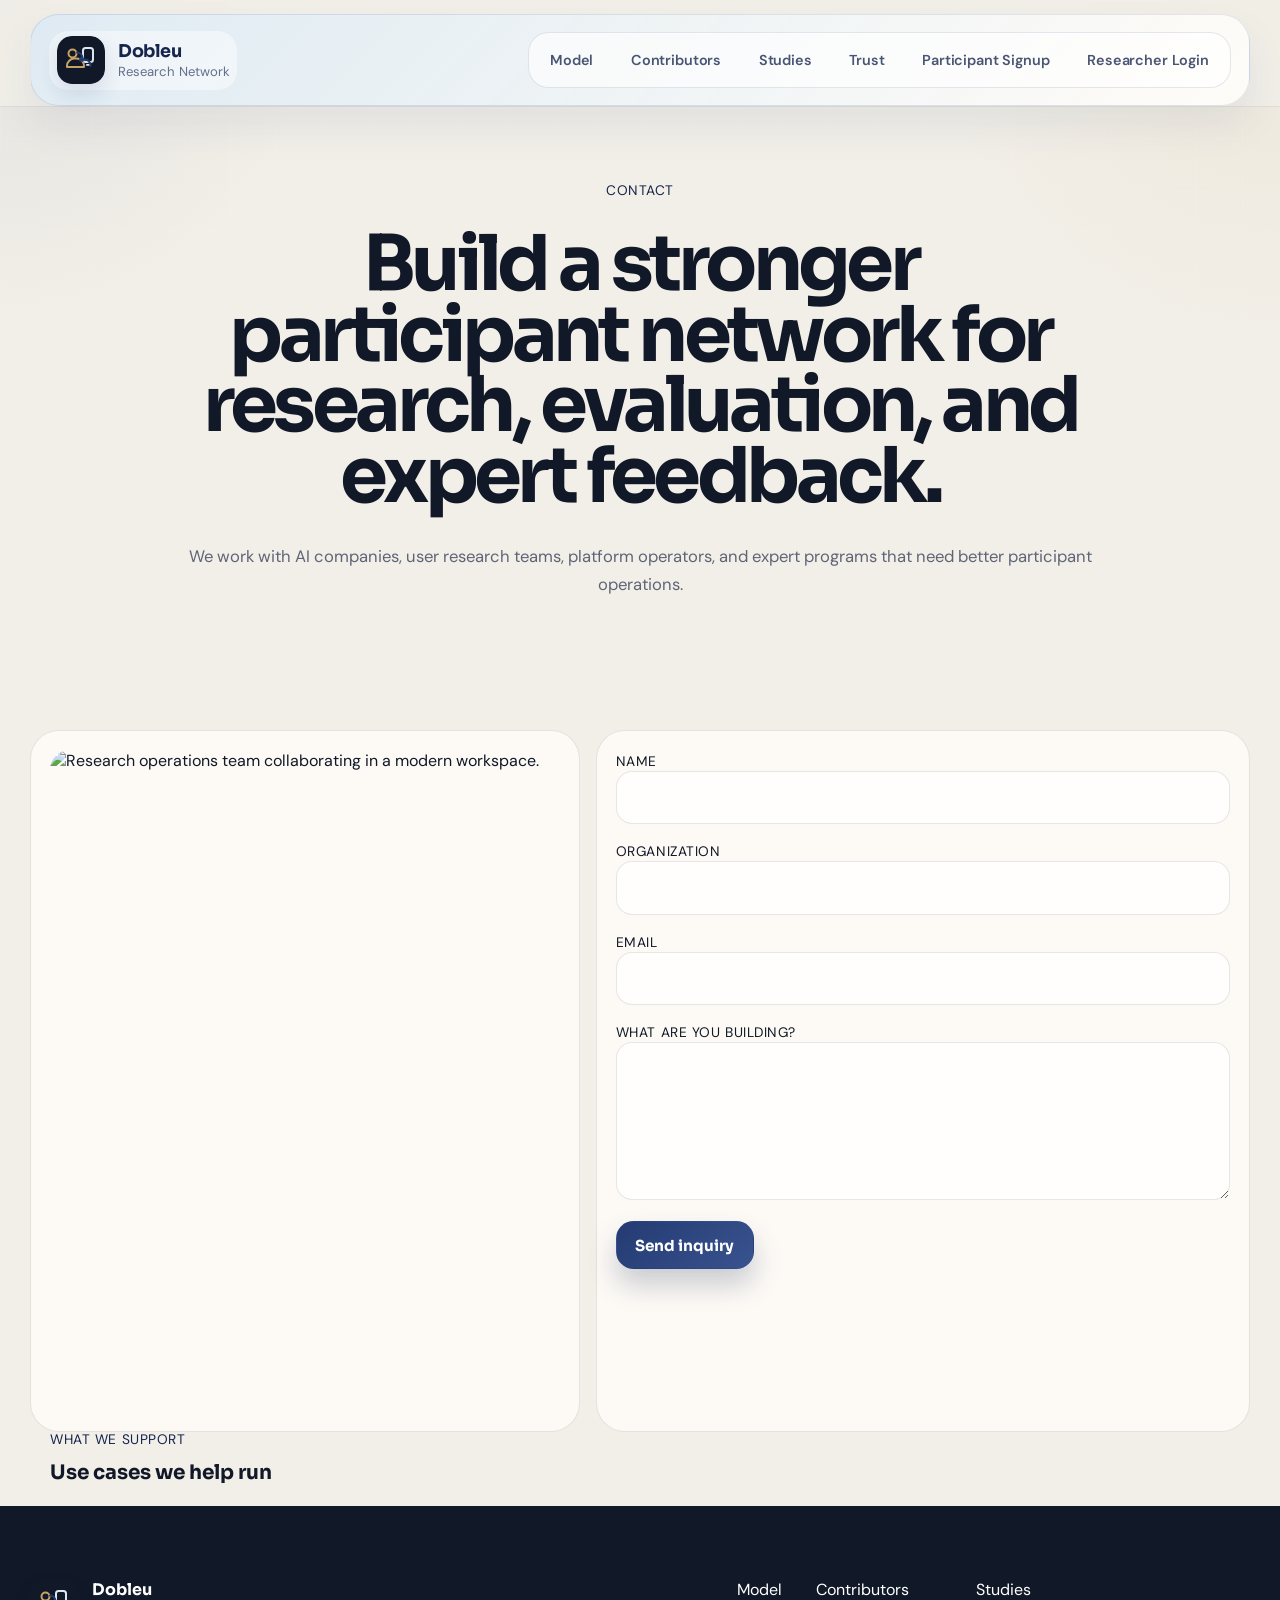
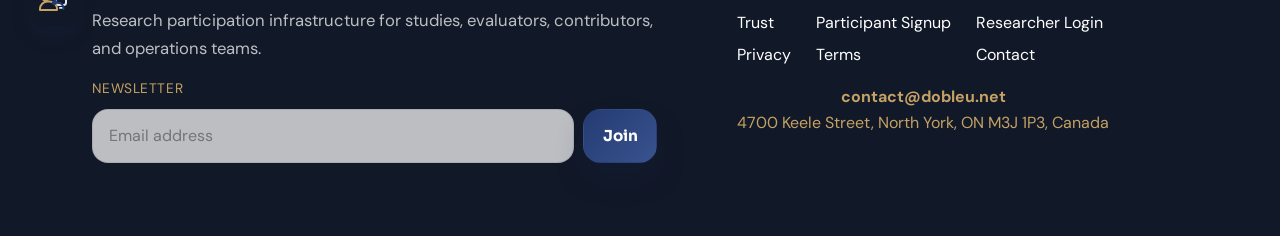
==== contact.html @ b77b62df "Refine Dobleu website navigation and content" ====
<!DOCTYPE html>
<html lang="en">
<head>
  <meta charset="UTF-8">
  <meta name="viewport" content="width=device-width, initial-scale=1.0">
  <meta name="description" content="Contact Dobleu for participant platform access, study operations support, and research workflow partnerships.">
  <title>Dobleu | Contact</title>
  <link rel="preconnect" href="https://fonts.googleapis.com">
  <link rel="preconnect" href="https://fonts.gstatic.com" crossorigin>
  <link href="https://fonts.googleapis.com/css2?family=Sora:wght@500;600;700;800&family=DM+Sans:wght@400;500;700&display=swap" rel="stylesheet">
  <link rel="icon" href="logo-mark.svg" type="image/svg+xml">
  <link rel="stylesheet" href="style.css">
</head>
<body>
  <div class="site-chrome"></div>
  <header class="site-header">
    <div class="shell nav-shell">
      <a class="brand-link" href="./index.html" aria-label="Dobleu home">
        <img class="brand-mark" src="logo-mark.svg" alt="Dobleu logo">
        <div class="brand-copy">
          <span class="brand-name">Dobleu</span>
          <span class="brand-subtitle">Research Network</span>
        </div>
      </a>
      <nav class="main-nav" aria-label="Primary navigation">
        <a href="./index.html#platform">Model</a>
        <a href="./index.html#contributors">Contributors</a>
        <a href="./index.html#studies">Studies</a>
        <a href="./index.html#trust">Trust</a>
        <a href="./participant-signup.html">Participant Signup</a>
        <a href="./researcher-login.html">Researcher Login</a>
      </nav>
    </div>
  </header>

  <main>
    <section class="page-hero">
      <div class="shell page-hero-shell">
        <div class="section-heading section-heading-tight">
          <span class="eyebrow">Contact</span>
          <h1>Build a stronger participant network for research, evaluation, and expert feedback.</h1>
          <p class="section-copy">We work with AI companies, user research teams, platform operators, and expert programs that need better participant operations.</p>
        </div>
      </div>
    </section>

    <section class="contact-stage">
      <div class="shell contact-shell">
        <article class="contact-brief">
          <img class="contact-hero-image" src="https://images.pexels.com/photos/3183197/pexels-photo-3183197.jpeg?auto=compress&cs=tinysrgb&w=1200" alt="Research operations team collaborating in a modern workspace.">
          <span class="mini-label">What we support</span>
          <h2>Use cases we help run</h2>
          <ul class="contact-list">
            <li>Participant registration systems</li>
            <li>Evaluator networks for AI programs</li>
            <li>User research and interview operations</li>
            <li>Expert panels and specialist cohorts</li>
            <li>Contributor quality and payout workflows</li>
          </ul>
          <div class="contact-note">
            <strong>Email</strong>
            <a href="mailto:contact@dobleu.net">contact@dobleu.net</a>
          </div>
        </article>

        <form class="contact-form-panel" action="#" method="post">
          <label>
            <span>Name</span>
            <input type="text" name="name" required>
          </label>
          <label>
            <span>Organization</span>
            <input type="text" name="organization" required>
          </label>
          <label>
            <span>Email</span>
            <input type="email" name="email" required>
          </label>
          <label>
            <span>What are you building?</span>
            <textarea name="message" rows="6" required></textarea>
          </label>
          <button class="button button-solid" type="submit">Send inquiry</button>
        </form>
      </div>
    </section>
  </main>

  <footer class="site-footer">
    <div class="shell footer-shell">
      <div class="footer-brand">
        <img class="brand-mark" src="logo-mark.svg" alt="Dobleu logo">
        <div>
          <div class="footer-brand-text">
            <strong>Dobleu</strong>
            <p>Research participation infrastructure for studies, evaluators, contributors, and operations teams.</p>
          </div>
          <form class="footer-newsletter" action="#" method="post">
            <label for="contact-footer-newsletter-email">Newsletter</label>
            <div class="footer-newsletter-row">
              <input id="contact-footer-newsletter-email" type="email" name="footer-newsletter-email" placeholder="Email address" required>
              <button class="button button-solid" type="submit">Join</button>
            </div>
          </form>
        </div>
      </div>
      <div class="footer-links">
        <a href="./index.html#platform">Model</a>
        <a href="./index.html#contributors">Contributors</a>
        <a href="./index.html#studies">Studies</a>
        <a href="./index.html#trust">Trust</a>
        <a href="./participant-signup.html">Participant Signup</a>
        <a href="./researcher-login.html">Researcher Login</a>
        <a href="./privacy.html">Privacy</a>
        <a href="./terms.html">Terms</a>
        <a href="./contact.html">Contact</a>
        <div class="footer-contact-meta">
          <a href="mailto:contact@dobleu.net">contact@dobleu.net</a>
          <p>4700 Keele Street, North York, ON M3J 1P3, Canada</p>
        </div>
      </div>
    </div>
  </footer>
</body>
</html>
---- style.css ----
:root {
  --bg: #f2efe8;
  --surface: #fffcf7;
  --surface-2: #ebe3d7;
  --ink: #111827;
  --muted: #5f6576;
  --line: rgba(15, 18, 32, 0.1);
  --violet: #243b72;
  --violet-deep: #16254c;
  --pink: #92724d;
  --cyan: #d9e7f2;
  --gold: #c4a164;
  --night: #111827;
  --night-2: #1b2740;
  --white: #ffffff;
}

*,
*::before,
*::after {
  box-sizing: border-box;
}

html {
  scroll-behavior: smooth;
}

body {
  margin: 0;
  font-family: "DM Sans", sans-serif;
  color: var(--ink);
  background:
    radial-gradient(circle at top left, rgba(36, 59, 114, 0.07), transparent 20rem),
    radial-gradient(circle at top right, rgba(196, 161, 100, 0.1), transparent 22rem),
    var(--bg);
}

img {
  display: block;
  max-width: 100%;
}

a {
  color: inherit;
}

button,
input,
textarea {
  font: inherit;
}

h1,
h2,
h3,
strong,
.brand-name,
.button {
  font-family: "Sora", sans-serif;
  font-weight: 700;
}

h1,
h2,
h3,
p {
  margin: 0;
}

.shell {
  width: min(1220px, calc(100% - 2rem));
  margin: 0 auto;
}

.site-chrome {
  position: fixed;
  inset: 0;
  pointer-events: none;
  background:
    linear-gradient(rgba(255, 255, 255, 0.26) 1px, transparent 1px),
    linear-gradient(90deg, rgba(255, 255, 255, 0.26) 1px, transparent 1px);
  background-size: 46px 46px;
  mask-image: linear-gradient(180deg, rgba(0, 0, 0, 0.4), transparent 82%);
  z-index: 0;
}

.site-header,
main,
.site-footer {
  position: relative;
  z-index: 1;
}

.site-header {
  position: sticky;
  top: 0;
  z-index: 30;
  padding-top: 0.9rem;
  background: rgba(242, 239, 232, 0.86);
  backdrop-filter: blur(18px);
  border-bottom: 1px solid rgba(15, 18, 32, 0.08);
}

.nav-shell {
  display: flex;
  align-items: center;
  justify-content: space-between;
  gap: 1.1rem;
  min-height: 5.6rem;
  padding: 0.95rem 1.15rem;
  border: 1px solid rgba(36, 59, 114, 0.12);
  border-radius: 1.8rem;
  background:
    linear-gradient(135deg, rgba(217, 231, 242, 0.85), rgba(255, 252, 247, 0.92)),
    rgba(255, 255, 255, 0.88);
  box-shadow: 0 20px 40px rgba(36, 59, 114, 0.08);
}

.brand-link,
.brand-copy {
  display: flex;
  align-items: center;
}

.brand-link {
  gap: 0.85rem;
  text-decoration: none;
  padding: 0.35rem 0.45rem;
  border-radius: 1.2rem;
  background: rgba(255, 255, 255, 0.42);
}

.brand-mark {
  width: 3rem;
  height: 3rem;
  border-radius: 0.95rem;
  box-shadow: 0 10px 20px rgba(36, 59, 114, 0.12);
}

.brand-copy {
  flex-direction: column;
  align-items: flex-start;
  gap: 0.1rem;
}

.brand-name {
  font-size: 1.1rem;
  color: var(--violet-deep);
  letter-spacing: -0.03em;
}

.brand-subtitle {
  color: rgba(22, 37, 76, 0.64);
  font-size: 0.82rem;
}

.main-nav {
  display: flex;
  align-items: center;
  gap: 0.45rem;
  padding: 0.35rem;
  border: 1px solid rgba(36, 59, 114, 0.12);
  border-radius: 1.3rem;
  background: rgba(255, 255, 255, 0.62);
  box-shadow: inset 0 1px 0 rgba(255, 255, 255, 0.45);
}

.main-nav a,
.footer-links a {
  text-decoration: none;
}

.main-nav a {
  padding: 0.78rem 0.95rem;
  border-radius: 0.95rem;
  color: rgba(22, 37, 76, 0.78);
  font-size: 0.9rem;
  font-weight: 600;
  letter-spacing: -0.01em;
  transition: background-color 160ms ease, color 160ms ease, transform 160ms ease, box-shadow 160ms ease;
}

.main-nav a:hover,
.main-nav a:focus-visible {
  color: var(--violet-deep);
  background: rgba(217, 231, 242, 0.92);
  box-shadow: inset 0 0 0 1px rgba(36, 59, 114, 0.08);
  transform: translateY(-1px);
}

.button {
  display: inline-flex;
  align-items: center;
  justify-content: center;
  min-height: 3rem;
  padding: 0 1.15rem;
  border-radius: 1.1rem;
  border: 1px solid transparent;
  text-decoration: none;
  font-size: 0.95rem;
}

.button-solid {
  color: var(--white);
  background: linear-gradient(135deg, var(--violet), #39538f);
  box-shadow: 0 16px 28px rgba(22, 37, 76, 0.22);
}

.site-header .button-solid {
  min-height: 3.1rem;
  padding: 0 1.35rem;
  border-radius: 1rem;
  background: linear-gradient(135deg, #243b72, #39538f);
  box-shadow: 0 14px 28px rgba(36, 59, 114, 0.2);
}

.button-outline {
  color: var(--ink);
  background: rgba(255, 255, 255, 0.7);
  border-color: var(--line);
}

.button-outline-dark {
  color: var(--white);
  background: rgba(255, 255, 255, 0.06);
  border-color: rgba(255, 255, 255, 0.18);
}

.eyebrow,
.mini-label,
.footer-newsletter label,
.newsletter-panel span,
.contact-form-panel span {
  display: inline-block;
  font-size: 0.86rem;
  letter-spacing: 0.04em;
  text-transform: uppercase;
}

.eyebrow,
.mini-label {
  color: var(--violet-deep);
}

.hero-grid,
.platform-stage,
.contributors-stage,
.studies-stage,
.insight-stage,
.trust-stage,
.subscribe-stage,
.close-stage,
.page-hero,
.contact-stage,
.legal-stage,
.site-footer {
  padding: 4.6rem 0;
}

.hero-shell {
  display: grid;
  gap: 1.5rem;
  align-items: start;
  max-width: 74rem;
}

.hero-surface {
  position: relative;
  overflow: hidden;
  min-height: 38rem;
  border: 1px solid rgba(15, 18, 32, 0.08);
  border-radius: 2.4rem;
  background: #cfd6df;
  box-shadow: 0 30px 70px rgba(32, 39, 69, 0.16);
}

.hero-background-image {
  width: 100%;
  height: 100%;
  min-height: 38rem;
  object-fit: cover;
}

.hero-surface-overlay {
  position: absolute;
  inset: 0;
  display: grid;
  place-items: center;
  padding: 2rem;
  background:
    linear-gradient(180deg, rgba(15, 18, 32, 0.18), transparent 30%),
    linear-gradient(180deg, transparent 28%, rgba(15, 18, 32, 0.8));
}

.hero-copy {
  padding-top: 0;
  max-width: 52rem;
  margin: 0 auto;
  text-align: center;
  color: var(--white);
}

.hero-copy .eyebrow,
.section-heading .eyebrow {
  margin-bottom: 1rem;
}

.hero-copy h1,
.page-hero h1 {
  font-size: clamp(3rem, 6vw, 5.4rem);
  line-height: 0.92;
  letter-spacing: -0.06em;
  margin-bottom: 1rem;
}

.hero-intro,
.section-copy,
.close-actions p,
.footer-brand p {
  color: var(--muted);
  line-height: 1.7;
  font-size: 1.04rem;
}

.hero-copy .eyebrow,
.hero-copy .hero-intro,
.hero-copy h1 {
  color: var(--white);
}

.hero-copy .eyebrow {
  color: rgba(255, 255, 255, 0.76);
}

.hero-copy .hero-intro {
  max-width: 42rem;
  color: rgba(255, 255, 255, 0.82);
}

.hero-actions {
  display: flex;
  justify-content: center;
  gap: 0.85rem;
  margin-top: 1.7rem;
}

.hero-copy .button-outline {
  color: var(--white);
  background: rgba(255, 255, 255, 0.12);
  border-color: rgba(255, 255, 255, 0.24);
}

.tile,
.contributor-card,
.study-board,
.trust-card,
.newsletter-panel,
.contact-brief,
.contact-form-panel,
.legal-card-panel {
  border-radius: 1.8rem;
}

.tile,
.contributor-card,
.study-board,
.trust-card,
.newsletter-panel,
.contact-brief,
.contact-form-panel,
.legal-card-panel {
  border: 1px solid var(--line);
  background: rgba(255, 253, 249, 0.8);
}

.platform-photo img,
.contact-hero-image {
  width: 100%;
  height: 100%;
  object-fit: cover;
}

.card-image {
  width: 100%;
  height: auto;
  object-fit: cover;
}

.hero-proof {
  display: grid;
  grid-template-columns: repeat(3, minmax(0, 1fr));
  gap: 1rem;
}

.hero-proof-item {
  padding: 1rem 1.05rem;
  border: 1px solid var(--line);
  border-radius: 1.35rem;
  background: rgba(255, 255, 255, 0.56);
}

.hero-proof-item strong {
  display: block;
  margin-bottom: 0.35rem;
  font-size: 1rem;
}

.hero-proof-item span {
  color: var(--muted);
  line-height: 1.55;
  font-size: 0.95rem;
}

.hero-proof-navy {
  background: linear-gradient(180deg, #21355f, #182846);
  border-color: #21355f;
}

.hero-proof-slate {
  background: linear-gradient(180deg, #56657d, #455265);
  border-color: #56657d;
}

.hero-proof-gold {
  background: linear-gradient(180deg, #d3bc90, #c4a164);
  border-color: #c4a164;
}

.hero-proof-navy strong,
.hero-proof-slate strong,
.hero-proof-gold strong {
  color: var(--white);
}

.hero-proof-navy span,
.hero-proof-slate span {
  color: rgba(255, 255, 255, 0.84);
}

.hero-proof-gold strong,
.hero-proof-gold span {
  color: var(--ink);
}

.section-heading {
  display: grid;
  gap: 0.9rem;
  margin-bottom: 1.6rem;
  justify-items: center;
  text-align: center;
}

.section-heading h2 {
  font-size: clamp(2.25rem, 4.2vw, 3.5rem);
  line-height: 0.98;
  letter-spacing: -0.05em;
}

.section-heading-tight {
  max-width: 58rem;
  margin-left: auto;
  margin-right: auto;
}

.section-heading-wide {
  max-width: 66rem;
  margin-left: auto;
  margin-right: auto;
}

.platform-frame {
  display: grid;
  grid-template-columns: minmax(0, 0.9fr) minmax(300px, 0.92fr) minmax(0, 0.9fr);
  gap: 1rem;
  align-items: stretch;
}

.platform-column {
  display: grid;
  gap: 1rem;
}

.tile {
  padding: 1.2rem;
  min-height: 15rem;
}

.tile h3,
.contributor-card h3,
.trust-card strong,
.study-row strong,
.contact-brief h2,
.legal-card-panel h2 {
  margin: 0.7rem 0 0.6rem;
  font-size: 1.25rem;
}

.tile p,
.contributor-card p,
.trust-card p,
.contact-list,
.contact-note a,
.legal-card-panel p {
  color: var(--muted);
  line-height: 1.65;
}

.tile-cream {
  background: linear-gradient(180deg, #fff7eb, #fffdf9);
}

.tile-lilac {
  background: linear-gradient(180deg, #eef2f8, #fffdf9);
}

.tile-sky {
  background: linear-gradient(180deg, #edf4f8, #fffdf9);
}

.tile-ink {
  background: linear-gradient(180deg, #1d2943, #111827);
  color: var(--white);
}

.tile-ink .mini-label,
.tile-ink p {
  color: rgba(255, 255, 255, 0.75);
}

.platform-center {
  min-height: 100%;
}

.platform-photo {
  height: 100%;
  min-height: 32rem;
  overflow: hidden;
  border-radius: 2rem 2rem 5rem 2rem;
  box-shadow: 0 24px 48px rgba(32, 39, 69, 0.14);
}

.contributors-shell {
  display: grid;
  gap: 1rem;
}

.contributors-grid {
  display: grid;
  grid-template-columns: repeat(3, minmax(0, 1fr));
  gap: 1rem;
}

.contributor-card {
  overflow: hidden;
  padding: 0 0 1.2rem;
}

.card-image {
  aspect-ratio: 16 / 11;
}

.contributor-card h3,
.contributor-card p {
  padding: 0 1.2rem;
}

.studies-shell {
  display: grid;
  gap: 1rem;
}

.study-board {
  overflow: hidden;
  padding: 0.3rem 1.2rem;
}

.study-row {
  display: grid;
  grid-template-columns: minmax(0, 1.4fr) minmax(180px, 1fr) 110px;
  gap: 0.8rem;
  align-items: center;
  padding: 1rem 0;
  border-bottom: 1px solid var(--line);
}

.study-row:last-child {
  border-bottom: 0;
}

.study-row-head {
  color: var(--muted);
  font-size: 0.9rem;
}

.study-row em {
  justify-self: start;
  padding: 0.5rem 0.8rem 0.42rem;
  border-radius: 999px;
  background: rgba(113, 88, 255, 0.12);
  color: var(--violet-deep);
  font-style: normal;
  font-size: 0.82rem;
}

.trust-layout {
  display: grid;
  grid-template-columns: 1.2fr repeat(3, 1fr);
  gap: 1rem;
}

.insight-shell {
  display: grid;
  gap: 1rem;
}

.insight-layout {
  display: grid;
  grid-template-columns: minmax(0, 1.05fr) minmax(0, 1.15fr);
  gap: 1rem;
  align-items: stretch;
}

.insight-summary,
.insight-card {
  padding: 1.3rem;
  border: 1px solid var(--line);
  border-radius: 1.8rem;
}

.insight-summary {
  background: linear-gradient(180deg, #1d2943, #111827);
  color: var(--white);
}

.insight-summary .mini-label,
.insight-summary p,
.insight-summary .insight-metrics span {
  color: rgba(255, 255, 255, 0.76);
}

.insight-summary h3,
.insight-card h3 {
  margin: 0.7rem 0 0.65rem;
  font-size: 1.35rem;
}

.insight-summary p,
.insight-card p {
  line-height: 1.7;
}

.insight-metrics {
  display: grid;
  gap: 0.9rem;
  margin-top: 1.3rem;
}

.insight-metrics div {
  display: grid;
  gap: 0.35rem;
  padding-top: 0.9rem;
  border-top: 1px solid rgba(255, 255, 255, 0.12);
}

.insight-metrics strong {
  font-size: 1rem;
}

.insight-cards {
  display: grid;
  grid-template-columns: repeat(2, minmax(0, 1fr));
  gap: 1rem;
}

.insight-card {
  background: linear-gradient(180deg, #fffdf9, #f8f3eb);
}

.insight-card-highlight {
  grid-column: 1 / -1;
  background: linear-gradient(135deg, #e8eef7, #fffdf9);
}

.insight-card p {
  color: var(--muted);
}

.trust-card {
  padding: 1.2rem;
}

.trust-card-dark {
  background: linear-gradient(180deg, #233352, #111827);
  color: var(--white);
  border-color: rgba(255, 255, 255, 0.06);
}

.access-stage {
  padding: 0 0 4.6rem;
}

.access-shell {
  display: grid;
  grid-template-columns: repeat(2, minmax(0, 1fr));
  gap: 1rem;
}

.access-card {
  padding: 1.4rem;
  border: 1px solid var(--line);
  border-radius: 1.8rem;
}

.access-card h3 {
  margin: 0.7rem 0;
  font-size: 1.4rem;
}

.access-card p {
  margin-bottom: 1rem;
  color: var(--muted);
  line-height: 1.7;
}

.access-card-participant {
  background: linear-gradient(180deg, #fffaf3, #fffdf9);
}

.access-card-researcher {
  background: linear-gradient(180deg, #1b2740, #111827);
  border-color: rgba(255, 255, 255, 0.06);
  color: var(--white);
}

.access-card-researcher .mini-label,
.access-card-researcher p {
  color: rgba(255, 255, 255, 0.76);
}

.trust-card-dark .mini-label,
.trust-card-dark p {
  color: rgba(255, 255, 255, 0.75);
}

.subscribe-shell {
  display: grid;
  grid-template-columns: minmax(0, 1fr) minmax(300px, 0.62fr);
  gap: 1rem;
  align-items: end;
}

.newsletter-panel,
.contact-form-panel,
.legal-card-panel,
.contact-brief {
  padding: 1.2rem;
}

.newsletter-panel,
.footer-newsletter {
  display: grid;
  gap: 0.75rem;
}

.newsletter-panel input,
.footer-newsletter input,
.contact-form-panel input,
.contact-form-panel textarea {
  width: 100%;
  min-height: 3rem;
  padding: 0.95rem 1rem;
  border-radius: 1rem;
  border: 1px solid var(--line);
  background: rgba(255, 255, 255, 0.72);
}

.close-shell {
  display: grid;
  grid-template-columns: minmax(0, 0.92fr) minmax(260px, 0.8fr);
  gap: 1rem;
  align-items: end;
}

.subscribe-stage .close-shell {
  grid-template-columns: 1fr;
  justify-items: center;
  align-items: center;
}

.close-shell h2 {
  font-size: clamp(2.1rem, 4vw, 3rem);
  line-height: 1.02;
  letter-spacing: -0.05em;
}

.close-actions {
  display: grid;
  gap: 1rem;
}

.affiliate-stage {
  display: grid;
  justify-items: center;
  gap: 1.25rem;
  width: min(100%, 58rem);
}

.affiliate-stage h2 {
  font-size: clamp(2.1rem, 4vw, 3rem);
  line-height: 1.02;
  letter-spacing: -0.05em;
  text-align: center;
}

.affiliate-panel {
  display: grid;
  grid-template-columns: repeat(2, minmax(260px, 1fr));
  gap: 1.2rem;
  align-items: stretch;
  width: 100%;
}

.affiliate-panel img {
  width: 100%;
  min-height: 10.5rem;
  max-height: 10.5rem;
  object-fit: contain;
  padding: 1.6rem 1.75rem;
  border-radius: 1.4rem;
  border: 1px solid var(--line);
  background: rgba(255, 255, 255, 0.82);
  box-shadow: 0 18px 36px rgba(17, 24, 39, 0.08);
}

.page-hero {
  padding-bottom: 2rem;
}

.page-hero-shell {
  display: grid;
}

.contact-shell {
  display: grid;
  grid-template-columns: minmax(0, 0.84fr) minmax(0, 1fr);
  gap: 1rem;
}

.contact-hero-image {
  aspect-ratio: 16 / 10;
  border-radius: 1.25rem;
  margin-bottom: 1rem;
}

.contact-list {
  margin: 1rem 0 0;
  padding-left: 1.2rem;
}

.contact-list li + li {
  margin-top: 0.45rem;
}

.contact-note {
  margin-top: 1.4rem;
  padding-top: 1rem;
  border-top: 1px solid var(--line);
}

.contact-note strong {
  display: block;
  margin-bottom: 0.45rem;
}

.contact-form-panel label {
  display: block;
  margin-bottom: 1rem;
}

.contact-form-panel textarea {
  resize: vertical;
}

.legal-shell {
  display: grid;
  grid-template-columns: repeat(2, minmax(0, 1fr));
  gap: 1rem;
}

.auth-stage {
  padding-top: 0;
}

.auth-shell {
  display: grid;
  grid-template-columns: minmax(0, 0.88fr) minmax(320px, 0.72fr);
  gap: 1rem;
  align-items: start;
}

.auth-panel,
.auth-aside {
  padding: 1.3rem;
  border: 1px solid var(--line);
  border-radius: 1.8rem;
  background: rgba(255, 253, 249, 0.84);
}

.auth-panel h2,
.auth-aside h2 {
  margin-bottom: 0.8rem;
  font-size: 1.5rem;
}

.auth-panel p,
.auth-aside p,
.auth-list li {
  color: var(--muted);
  line-height: 1.65;
}

.auth-form {
  display: grid;
  gap: 1rem;
  margin-top: 1rem;
}

.auth-form label {
  display: block;
}

.auth-form span {
  display: block;
  margin-bottom: 0.45rem;
  text-transform: none;
  letter-spacing: 0;
  font-size: 0.95rem;
  color: var(--ink);
}

.auth-form input,
.auth-form select,
.auth-form textarea {
  width: 100%;
  min-height: 3rem;
  padding: 0.95rem 1rem;
  border-radius: 1rem;
  border: 1px solid var(--line);
  background: rgba(255, 255, 255, 0.8);
}

.auth-form textarea {
  resize: vertical;
}

.auth-grid-two {
  display: grid;
  grid-template-columns: repeat(2, minmax(0, 1fr));
  gap: 1rem;
}

.auth-list {
  margin: 1rem 0 0;
  padding-left: 1.2rem;
}

.auth-list li + li {
  margin-top: 0.45rem;
}

.site-footer {
  background: var(--night);
  color: var(--white);
}

.footer-shell {
  display: grid;
  grid-template-columns: minmax(0, 1.1fr) minmax(0, 0.9fr);
  gap: 1.25rem 5rem;
  align-items: start;
}

.footer-brand {
  display: flex;
  gap: 0.85rem;
  align-items: flex-start;
  grid-column: 1 / 2;
}

.footer-brand > div {
  display: grid;
  gap: 0.8rem;
}

.footer-brand-text {
  display: grid;
  gap: 0.35rem;
}

.footer-brand p {
  color: rgba(255, 255, 255, 0.72);
}

.footer-links {
  display: grid;
  grid-template-columns: repeat(3, minmax(0, max-content));
  gap: 0.7rem 1.2rem;
  align-content: start;
  justify-self: start;
  justify-items: start;
  text-align: left;
}

.footer-contact-meta {
  grid-column: 1 / -1;
  display: grid;
  gap: 0.3rem;
  margin-top: 0.65rem;
  justify-items: start;
}

.footer-contact-meta a,
.footer-contact-meta p {
  color: var(--gold);
  text-decoration: none;
}

.footer-contact-meta a {
  justify-self: center;
  font-weight: 700;
}

.footer-newsletter label {
  color: var(--gold);
}

.footer-newsletter {
  min-width: 0;
  margin-top: 0.25rem;
}

.footer-newsletter-row {
  display: grid;
  grid-template-columns: minmax(0, 1fr) auto;
  gap: 0.6rem;
}

@media (max-width: 1120px) {
  .hero-shell,
  .platform-frame,
  .insight-layout,
  .trust-layout,
  .access-shell,
  .subscribe-shell,
  .close-shell,
  .contact-shell,
  .auth-shell,
  .legal-shell,
  .footer-shell {
    grid-template-columns: 1fr;
  }

  .platform-photo {
    min-height: 24rem;
  }
}

@media (max-width: 860px) {
  .nav-shell,
  .main-nav,
  .hero-actions,
  .contributors-grid,
  .auth-grid-two,
  .footer-newsletter-row {
    display: grid;
  }

  .site-header {
    padding-top: 0.6rem;
  }

  .nav-shell {
    padding: 1rem;
    gap: 0.9rem;
    justify-items: stretch;
  }

  .main-nav {
    gap: 0.5rem;
    padding: 0.55rem;
    justify-items: start;
  }

  .main-nav a,
  .site-header .button-solid {
    width: 100%;
    justify-content: flex-start;
  }

  .contributors-grid {
    grid-template-columns: 1fr;
  }

  .insight-cards {
    grid-template-columns: 1fr;
  }

  .insight-card-highlight {
    grid-column: auto;
  }

  .hero-proof {
    grid-template-columns: 1fr;
  }

  .study-row-head {
    display: none;
  }

  .study-row {
    grid-template-columns: 1fr;
    gap: 0.25rem;
  }

  .hero-copy {
    text-align: center;
    margin: 0 auto;
  }

  .hero-actions {
    justify-content: center;
  }

  .hero-surface,
  .hero-background-image {
    min-height: 26rem;
  }

  .footer-links {
    grid-template-columns: 1fr 1fr;
  }

  .affiliate-panel {
    grid-template-columns: 1fr;
  }
}
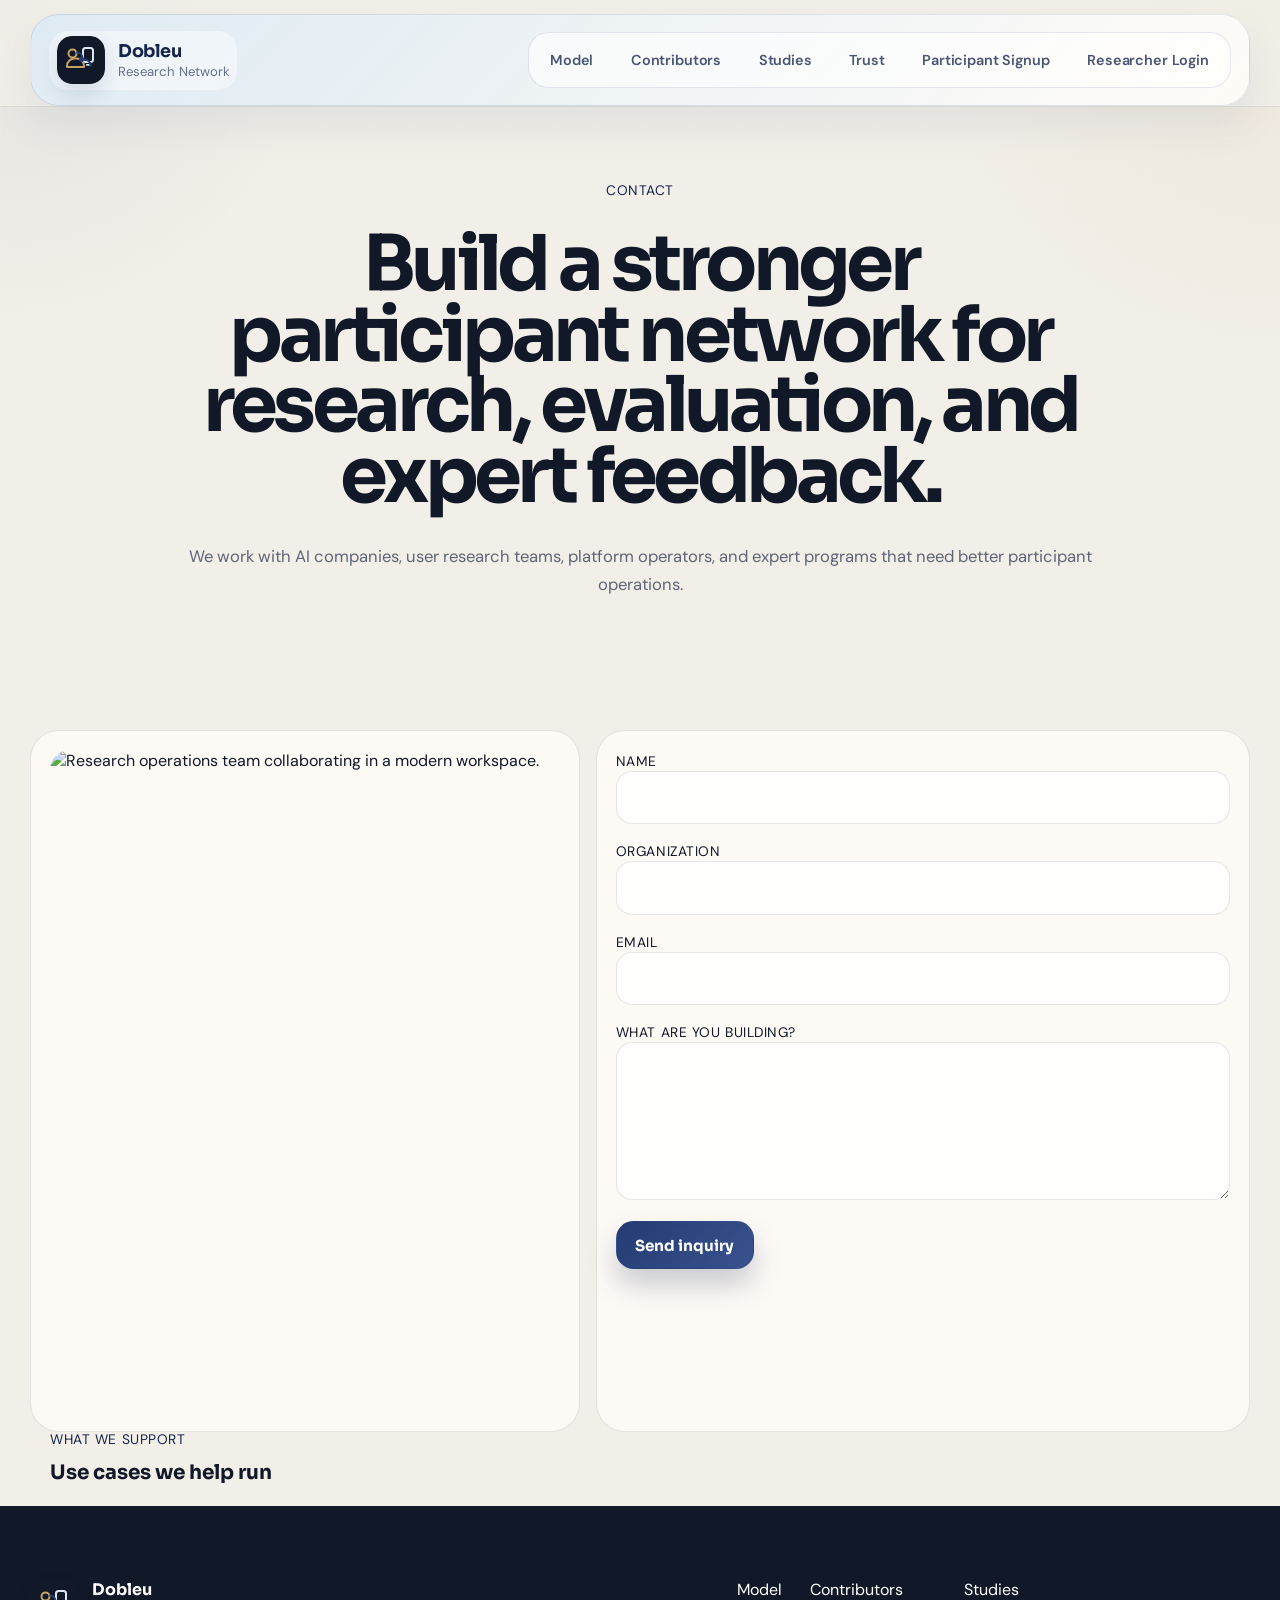
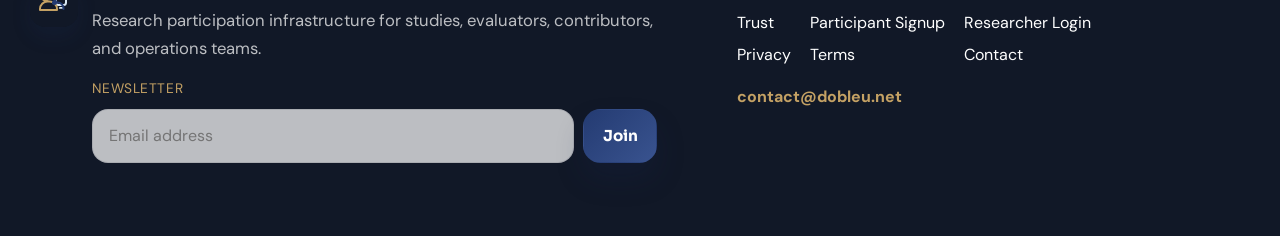
==== commit 32bae2d3: "Remove address from contact.html Removed address from the contact section." ====
--- a/contact.html
+++ b/contact.html
@@ -23,7 +23,7 @@
         </div>
       </a>
       <nav class="main-nav" aria-label="Primary navigation">
-        <a href="./index.html#platform">Model</a>
+        <a href="./index.html#model">Model</a>
         <a href="./index.html#contributors">Contributors</a>
         <a href="./index.html#studies">Studies</a>
         <a href="./index.html#trust">Trust</a>
@@ -105,7 +105,7 @@
         </div>
       </div>
       <div class="footer-links">
-        <a href="./index.html#platform">Model</a>
+        <a href="./index.html#model">Model</a>
         <a href="./index.html#contributors">Contributors</a>
         <a href="./index.html#studies">Studies</a>
         <a href="./index.html#trust">Trust</a>
@@ -116,7 +116,7 @@
         <a href="./contact.html">Contact</a>
         <div class="footer-contact-meta">
           <a href="mailto:contact@dobleu.net">contact@dobleu.net</a>
-          <p>4700 Keele Street, North York, ON M3J 1P3, Canada</p>
+          
         </div>
       </div>
     </div>
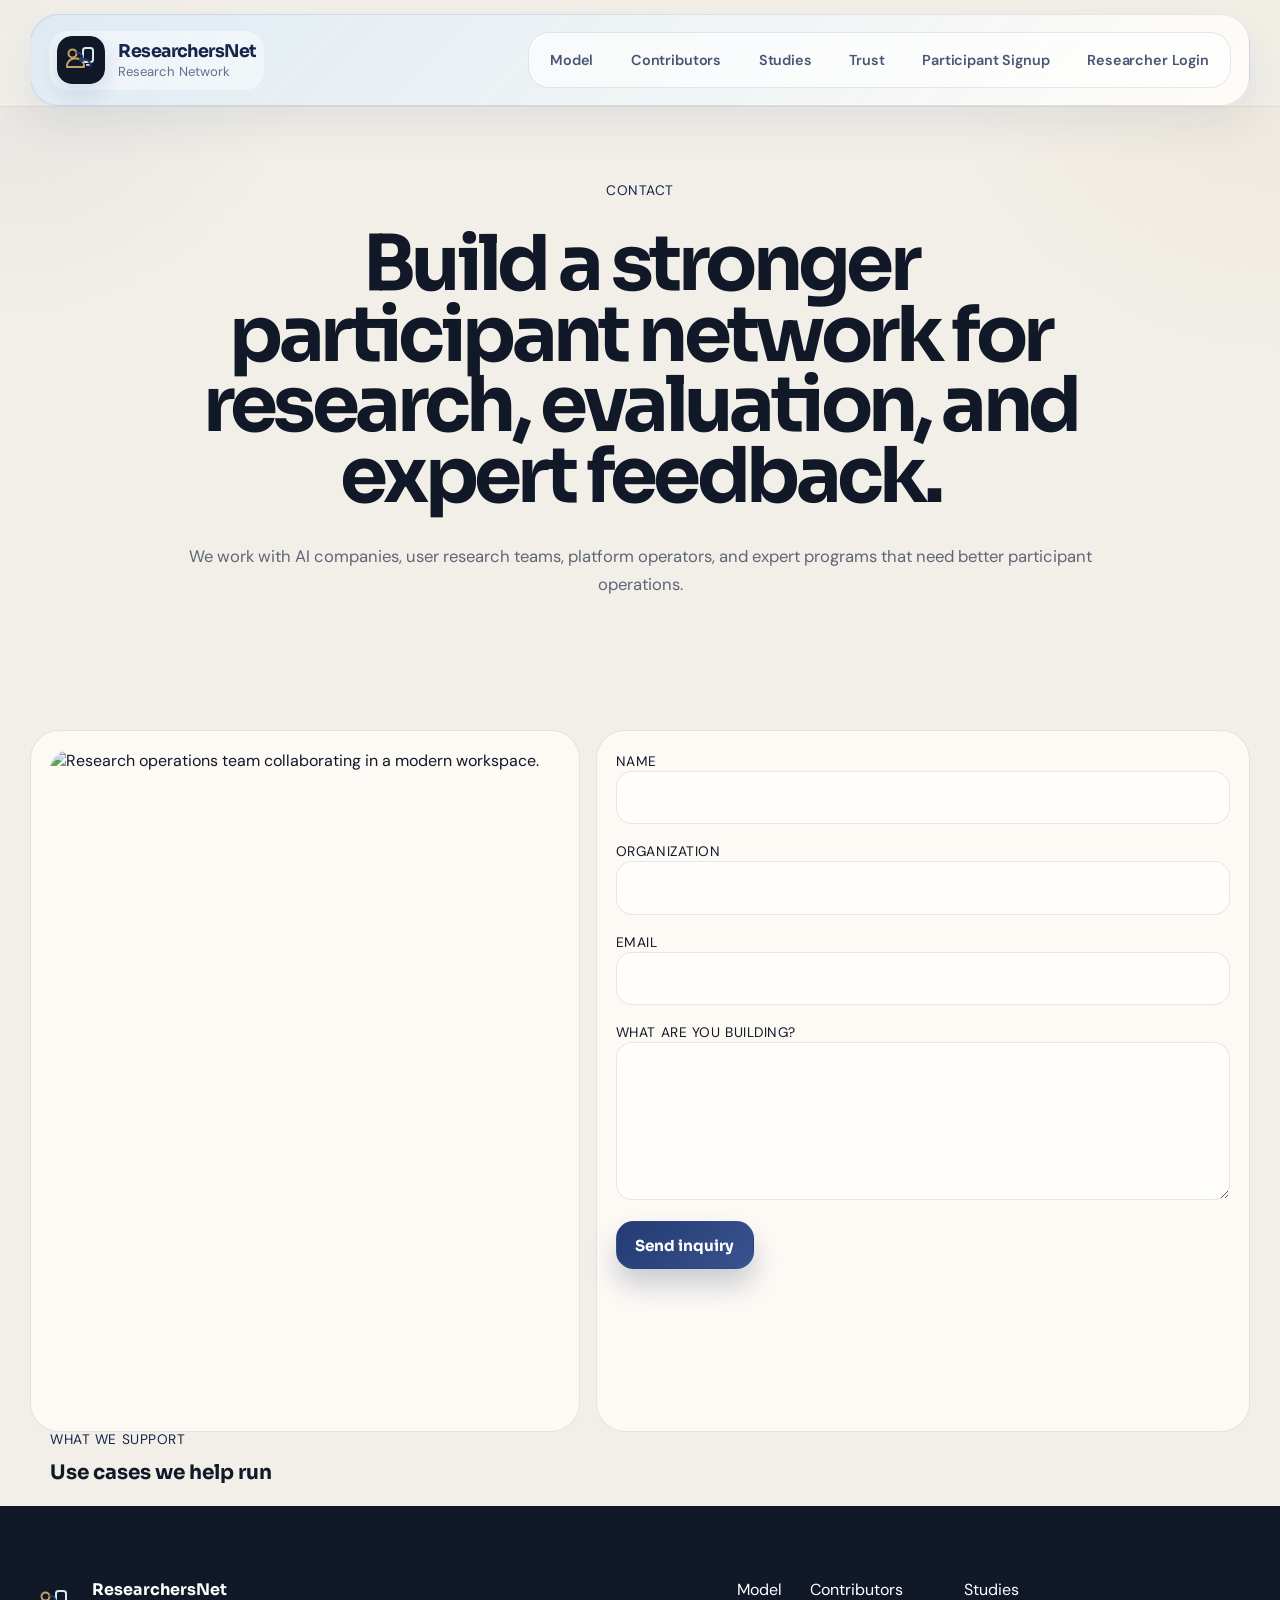
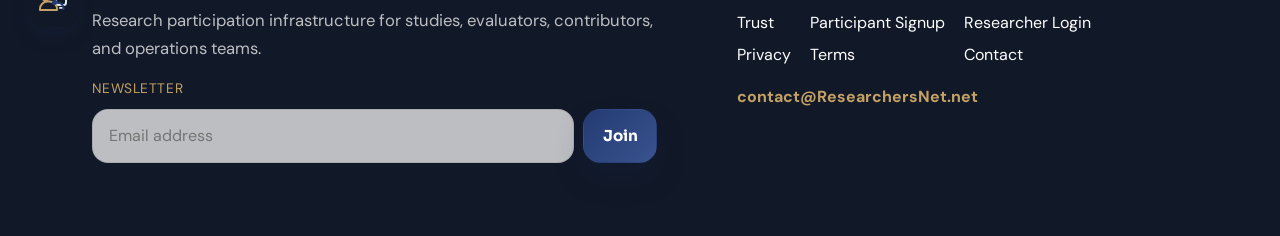
==== commit cdc818bd: "Update contact.html" ====
--- a/contact.html
+++ b/contact.html
@@ -3,8 +3,8 @@
 <head>
   <meta charset="UTF-8">
   <meta name="viewport" content="width=device-width, initial-scale=1.0">
-  <meta name="description" content="Contact Dobleu for participant platform access, study operations support, and research workflow partnerships.">
-  <title>Dobleu | Contact</title>
+  <meta name="description" content="Contact ResearchersNet for participant platform access, study operations support, and research workflow partnerships.">
+  <title>ResearchersNet | Contact</title>
   <link rel="preconnect" href="https://fonts.googleapis.com">
   <link rel="preconnect" href="https://fonts.gstatic.com" crossorigin>
   <link href="https://fonts.googleapis.com/css2?family=Sora:wght@500;600;700;800&family=DM+Sans:wght@400;500;700&display=swap" rel="stylesheet">
@@ -15,10 +15,10 @@
   <div class="site-chrome"></div>
   <header class="site-header">
     <div class="shell nav-shell">
-      <a class="brand-link" href="./index.html" aria-label="Dobleu home">
-        <img class="brand-mark" src="logo-mark.svg" alt="Dobleu logo">
+      <a class="brand-link" href="./index.html" aria-label="ResearchersNet home">
+        <img class="brand-mark" src="logo-mark.svg" alt="ResearchersNet logo">
         <div class="brand-copy">
-          <span class="brand-name">Dobleu</span>
+          <span class="brand-name">ResearchersNet</span>
           <span class="brand-subtitle">Research Network</span>
         </div>
       </a>
@@ -59,7 +59,7 @@
           </ul>
           <div class="contact-note">
             <strong>Email</strong>
-            <a href="mailto:contact@dobleu.net">contact@dobleu.net</a>
+            <a href="mailto:contact@ResearchersNet.net">contact@ResearchersNet.net</a>
           </div>
         </article>
 
@@ -89,10 +89,10 @@
   <footer class="site-footer">
     <div class="shell footer-shell">
       <div class="footer-brand">
-        <img class="brand-mark" src="logo-mark.svg" alt="Dobleu logo">
+        <img class="brand-mark" src="logo-mark.svg" alt="ResearchersNet logo">
         <div>
           <div class="footer-brand-text">
-            <strong>Dobleu</strong>
+            <strong>ResearchersNet</strong>
             <p>Research participation infrastructure for studies, evaluators, contributors, and operations teams.</p>
           </div>
           <form class="footer-newsletter" action="#" method="post">
@@ -115,7 +115,7 @@
         <a href="./terms.html">Terms</a>
         <a href="./contact.html">Contact</a>
         <div class="footer-contact-meta">
-          <a href="mailto:contact@dobleu.net">contact@dobleu.net</a>
+          <a href="mailto:contact@ResearchersNet.net">contact@ResearchersNet.net</a>
           
         </div>
       </div>
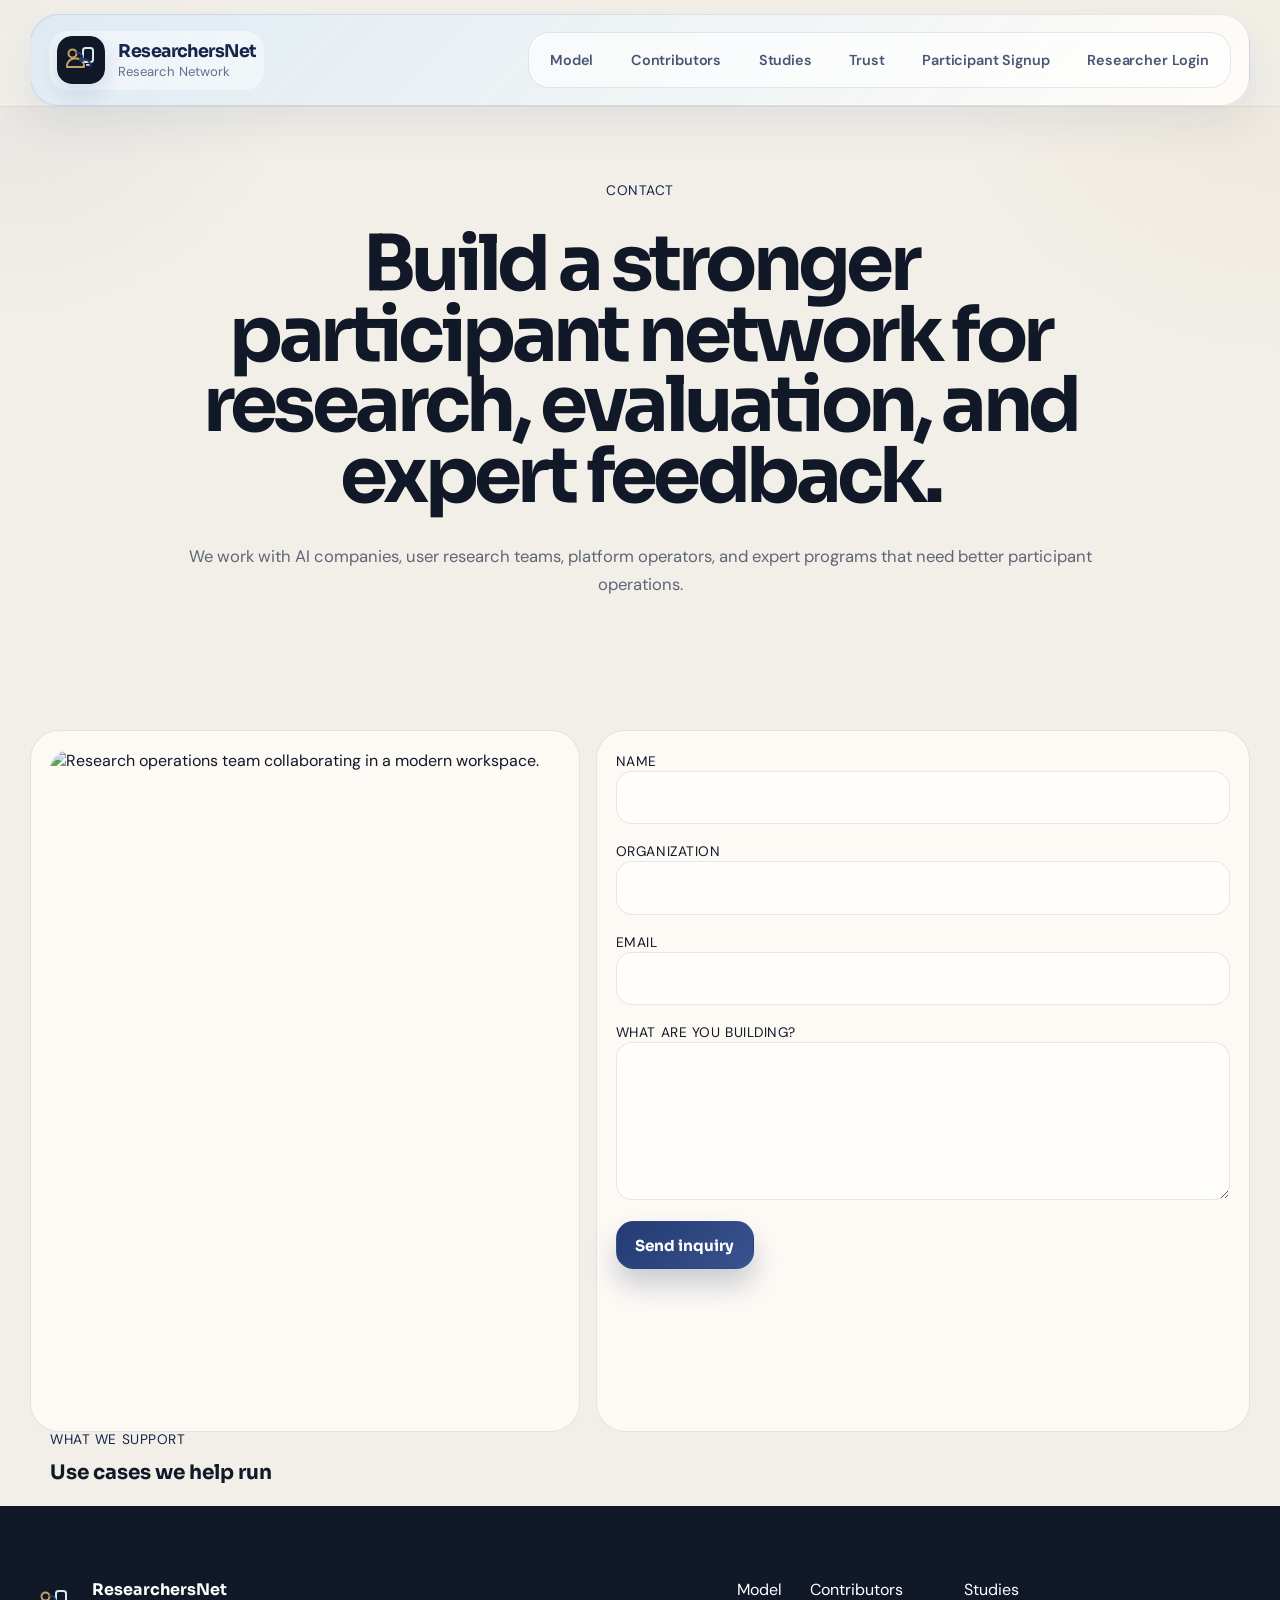
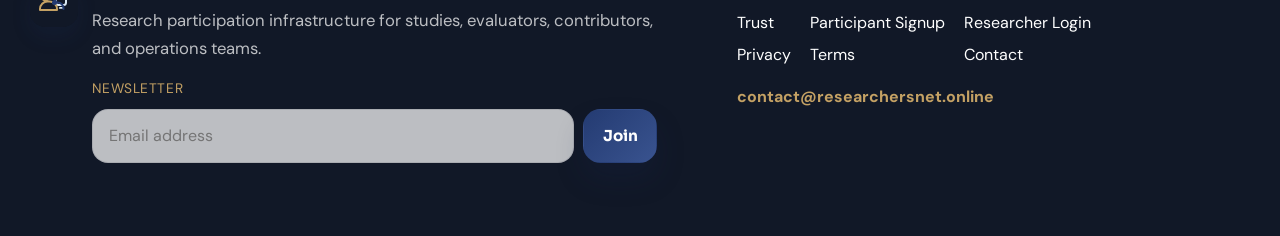
==== commit 6825b162: "Update contact.html" ====
--- a/contact.html
+++ b/contact.html
@@ -115,7 +115,7 @@
         <a href="./terms.html">Terms</a>
         <a href="./contact.html">Contact</a>
         <div class="footer-contact-meta">
-          <a href="mailto:contact@ResearchersNet.net">contact@ResearchersNet.net</a>
+          <a href="mailto:contact@ResearchersNet.net">contact@researchersnet.online</a>
           
         </div>
       </div>
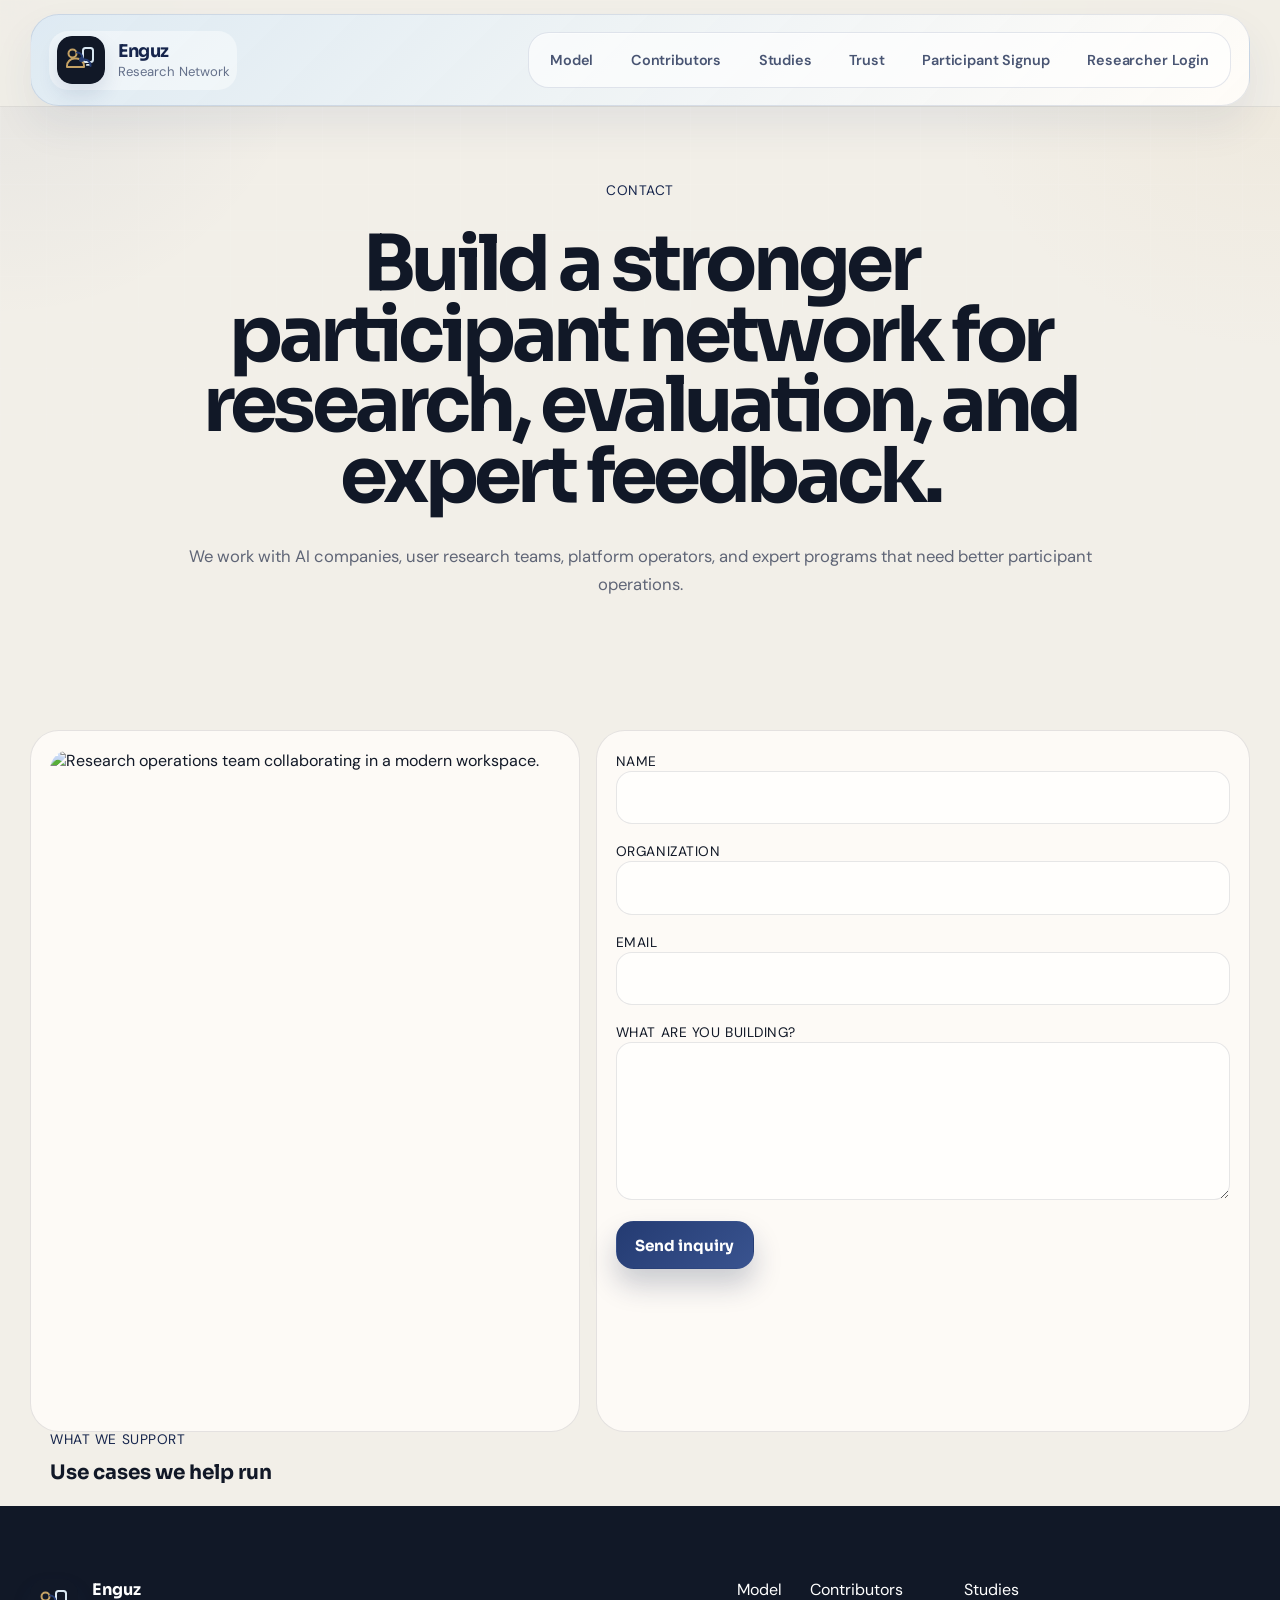
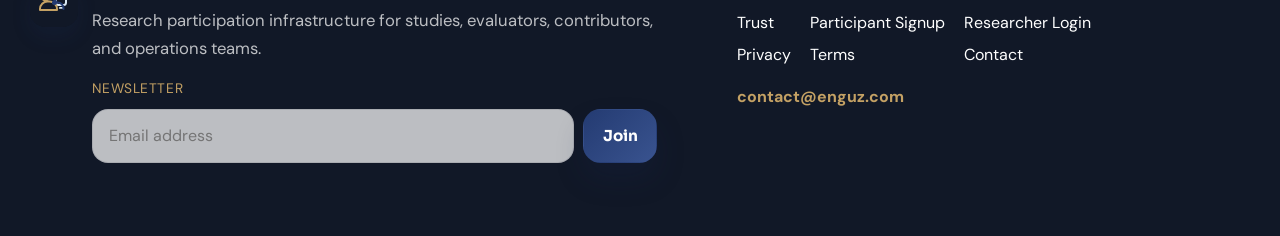
==== commit ea16fd11: "Update contact.html" ====
--- a/contact.html
+++ b/contact.html
@@ -3,8 +3,8 @@
 <head>
   <meta charset="UTF-8">
   <meta name="viewport" content="width=device-width, initial-scale=1.0">
-  <meta name="description" content="Contact ResearchersNet for participant platform access, study operations support, and research workflow partnerships.">
-  <title>ResearchersNet | Contact</title>
+  <meta name="description" content="Contact Enguz for participant platform access, study operations support, and research workflow partnerships.">
+  <title>Enguz | Contact</title>
   <link rel="preconnect" href="https://fonts.googleapis.com">
   <link rel="preconnect" href="https://fonts.gstatic.com" crossorigin>
   <link href="https://fonts.googleapis.com/css2?family=Sora:wght@500;600;700;800&family=DM+Sans:wght@400;500;700&display=swap" rel="stylesheet">
@@ -15,10 +15,10 @@
   <div class="site-chrome"></div>
   <header class="site-header">
     <div class="shell nav-shell">
-      <a class="brand-link" href="./index.html" aria-label="ResearchersNet home">
-        <img class="brand-mark" src="logo-mark.svg" alt="ResearchersNet logo">
+      <a class="brand-link" href="./index.html" aria-label="Enguz home">
+        <img class="brand-mark" src="logo-mark.svg" alt="Enguz logo">
         <div class="brand-copy">
-          <span class="brand-name">ResearchersNet</span>
+          <span class="brand-name">Enguz</span>
           <span class="brand-subtitle">Research Network</span>
         </div>
       </a>
@@ -59,7 +59,7 @@
           </ul>
           <div class="contact-note">
             <strong>Email</strong>
-            <a href="mailto:contact@ResearchersNet.net">contact@ResearchersNet.net</a>
+            <a href="mailto:contact@enguz.com">contact@enguz.com</a>
           </div>
         </article>
 
@@ -89,10 +89,10 @@
   <footer class="site-footer">
     <div class="shell footer-shell">
       <div class="footer-brand">
-        <img class="brand-mark" src="logo-mark.svg" alt="ResearchersNet logo">
+        <img class="brand-mark" src="logo-mark.svg" alt="Enguz logo">
         <div>
           <div class="footer-brand-text">
-            <strong>ResearchersNet</strong>
+            <strong>Enguz</strong>
             <p>Research participation infrastructure for studies, evaluators, contributors, and operations teams.</p>
           </div>
           <form class="footer-newsletter" action="#" method="post">
@@ -115,7 +115,7 @@
         <a href="./terms.html">Terms</a>
         <a href="./contact.html">Contact</a>
         <div class="footer-contact-meta">
-          <a href="mailto:contact@ResearchersNet.net">contact@researchersnet.online</a>
+          <a href="mailto:contact@enguz.com">contact@enguz.com</a>
           
         </div>
       </div>
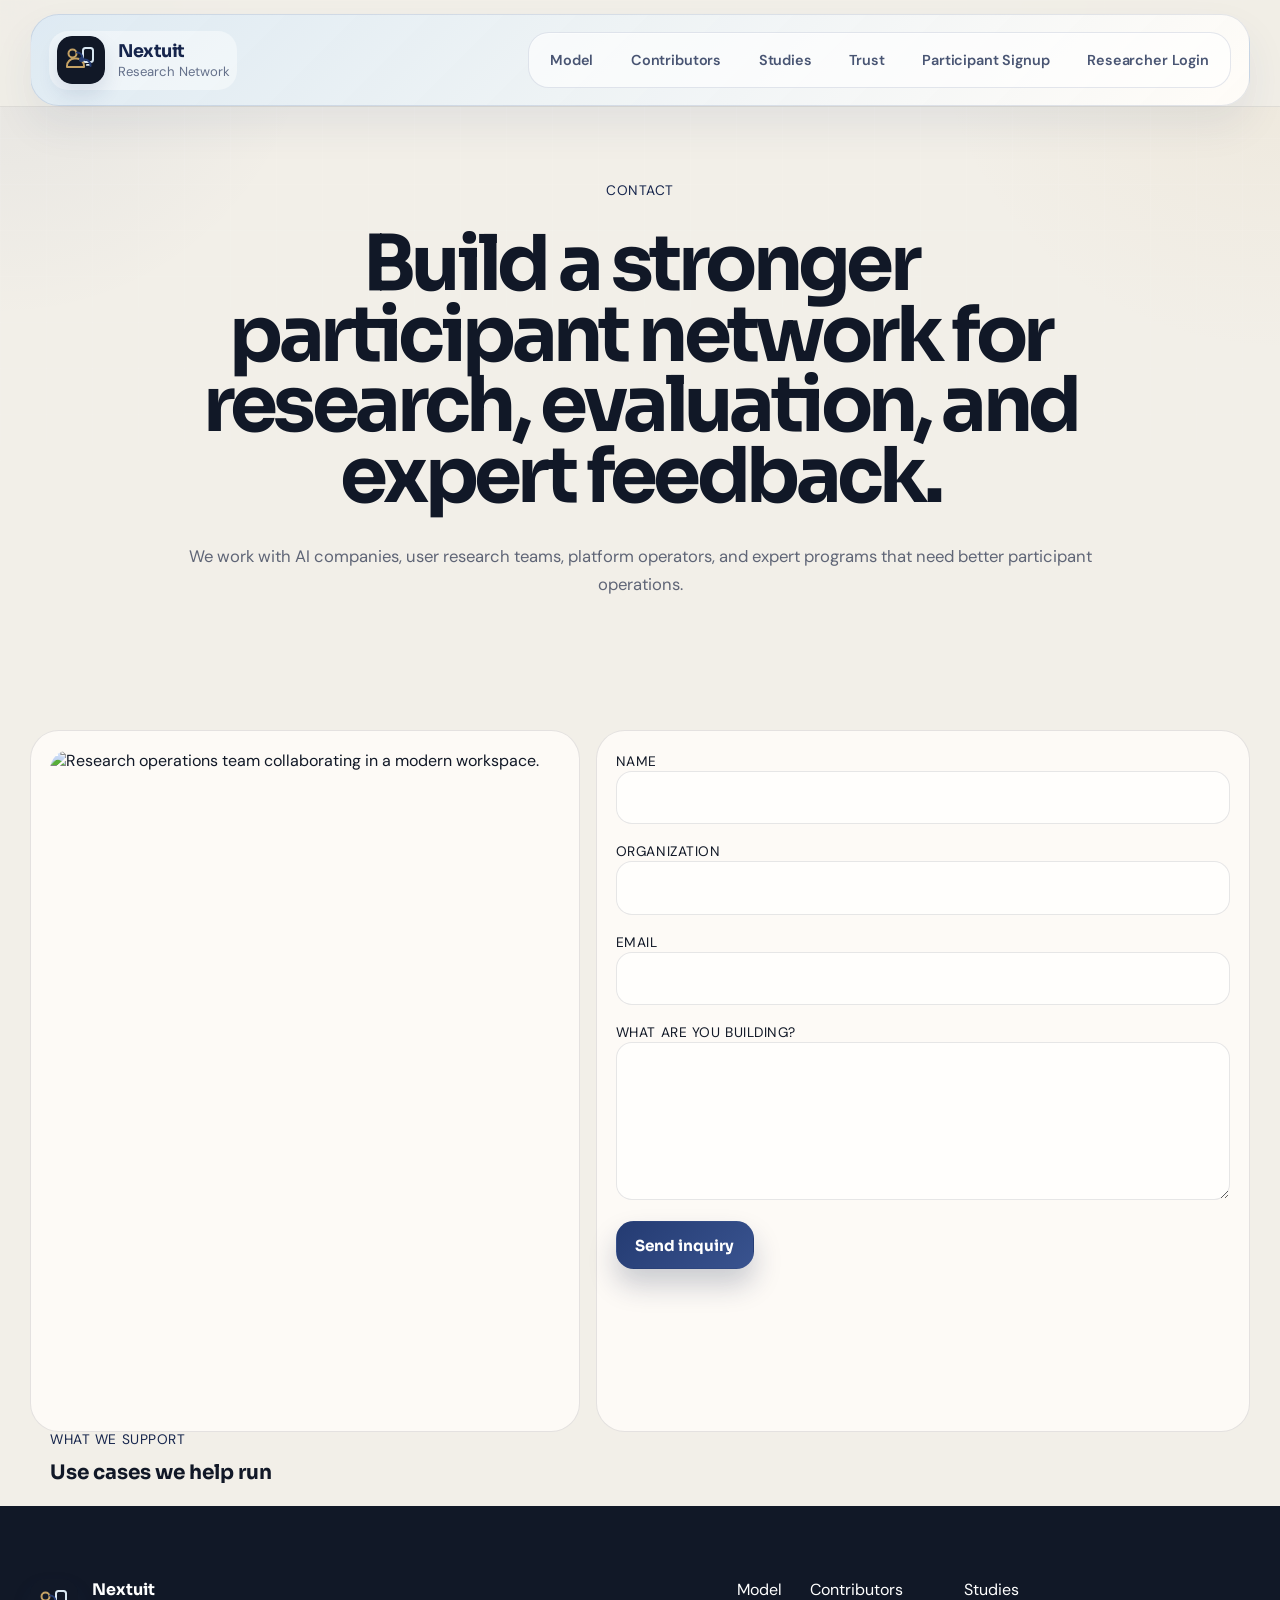
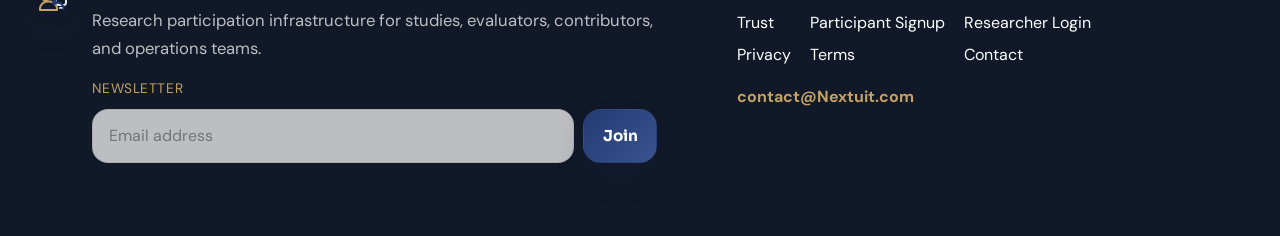
==== commit 849c0a66: "Update contact.html" ====
--- a/contact.html
+++ b/contact.html
@@ -3,8 +3,8 @@
 <head>
   <meta charset="UTF-8">
   <meta name="viewport" content="width=device-width, initial-scale=1.0">
-  <meta name="description" content="Contact Enguz for participant platform access, study operations support, and research workflow partnerships.">
-  <title>Enguz | Contact</title>
+  <meta name="description" content="Contact Nextuit for participant platform access, study operations support, and research workflow partnerships.">
+  <title>Nextuit | Contact</title>
   <link rel="preconnect" href="https://fonts.googleapis.com">
   <link rel="preconnect" href="https://fonts.gstatic.com" crossorigin>
   <link href="https://fonts.googleapis.com/css2?family=Sora:wght@500;600;700;800&family=DM+Sans:wght@400;500;700&display=swap" rel="stylesheet">
@@ -15,10 +15,10 @@
   <div class="site-chrome"></div>
   <header class="site-header">
     <div class="shell nav-shell">
-      <a class="brand-link" href="./index.html" aria-label="Enguz home">
-        <img class="brand-mark" src="logo-mark.svg" alt="Enguz logo">
+      <a class="brand-link" href="./index.html" aria-label="Nextuit home">
+        <img class="brand-mark" src="logo-mark.svg" alt="Nextuit logo">
         <div class="brand-copy">
-          <span class="brand-name">Enguz</span>
+          <span class="brand-name">Nextuit</span>
           <span class="brand-subtitle">Research Network</span>
         </div>
       </a>
@@ -59,7 +59,7 @@
           </ul>
           <div class="contact-note">
             <strong>Email</strong>
-            <a href="mailto:contact@enguz.com">contact@enguz.com</a>
+            <a href="mailto:contact@Nextuit.com">contact@Nextuit.com</a>
           </div>
         </article>
 
@@ -89,10 +89,10 @@
   <footer class="site-footer">
     <div class="shell footer-shell">
       <div class="footer-brand">
-        <img class="brand-mark" src="logo-mark.svg" alt="Enguz logo">
+        <img class="brand-mark" src="logo-mark.svg" alt="Nextuit logo">
         <div>
           <div class="footer-brand-text">
-            <strong>Enguz</strong>
+            <strong>Nextuit</strong>
             <p>Research participation infrastructure for studies, evaluators, contributors, and operations teams.</p>
           </div>
           <form class="footer-newsletter" action="#" method="post">
@@ -115,7 +115,7 @@
         <a href="./terms.html">Terms</a>
         <a href="./contact.html">Contact</a>
         <div class="footer-contact-meta">
-          <a href="mailto:contact@enguz.com">contact@enguz.com</a>
+          <a href="mailto:contact@Nextuit.com">contact@Nextuit.com</a>
           
         </div>
       </div>
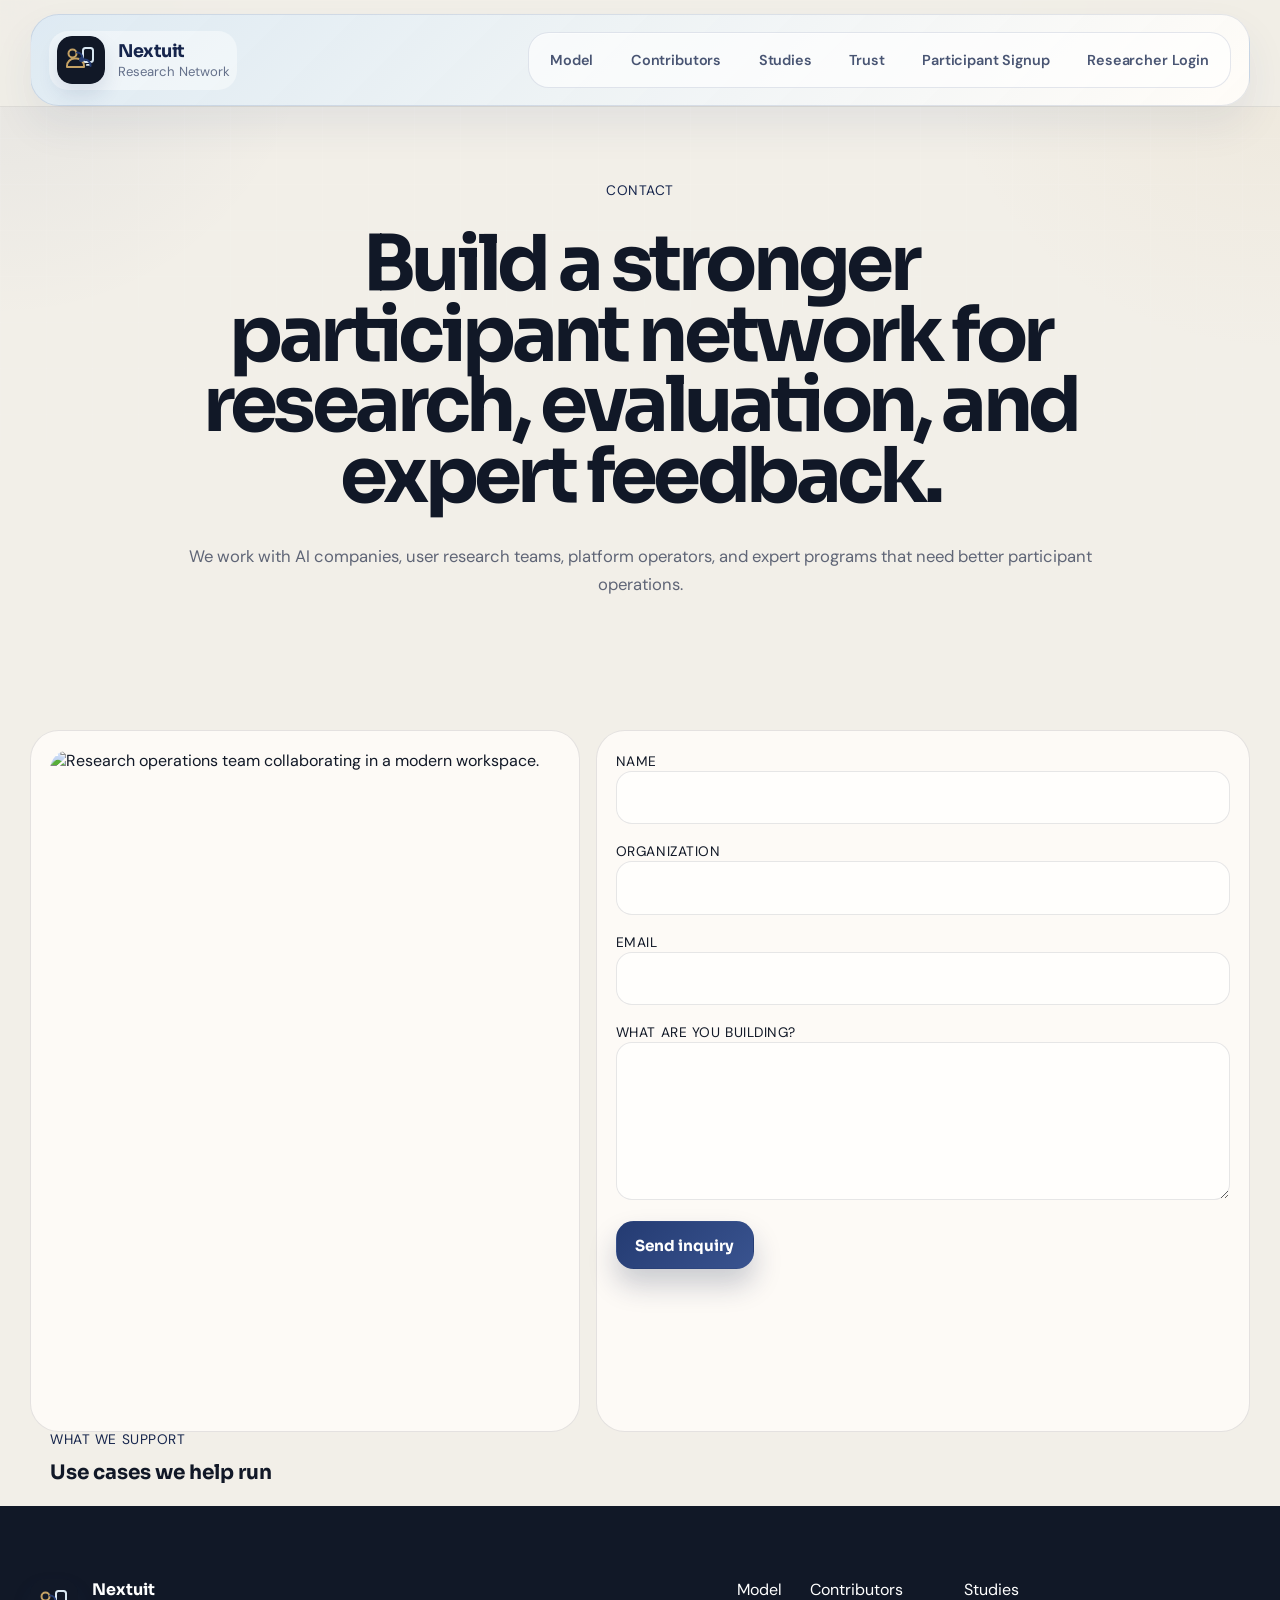
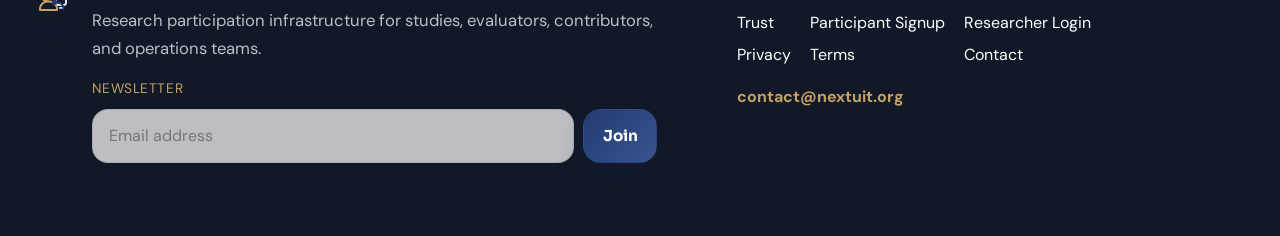
==== commit e680b827: "Update contact email addresses to Nextuit.org" ====
--- a/contact.html
+++ b/contact.html
@@ -59,7 +59,7 @@
           </ul>
           <div class="contact-note">
             <strong>Email</strong>
-            <a href="mailto:contact@Nextuit.com">contact@Nextuit.com</a>
+            <a href="mailto:contact@Nextuit.org">contact@Nextuit.org</a>
           </div>
         </article>
 
@@ -115,7 +115,7 @@
         <a href="./terms.html">Terms</a>
         <a href="./contact.html">Contact</a>
         <div class="footer-contact-meta">
-          <a href="mailto:contact@Nextuit.com">contact@Nextuit.com</a>
+          <a href="mailto:contact@nextuit.org">contact@nextuit.org</a>
           
         </div>
       </div>
